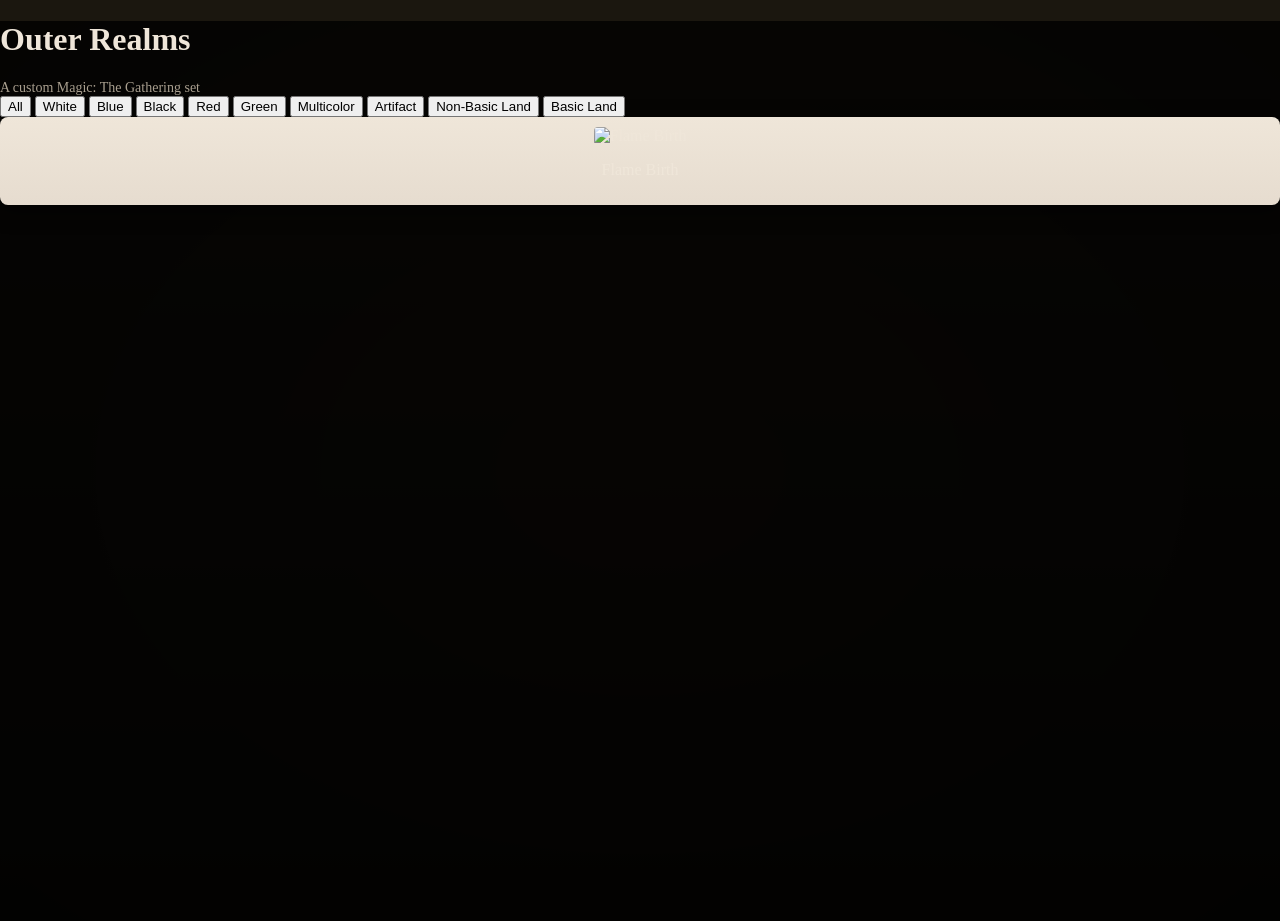
==== index.html @ c34e58ec "Update index.html" ====
<!DOCTYPE html>
<html lang="en">
<head>
  <meta charset="UTF-8">
  <meta name="viewport" content="width=device-width, initial-scale=1.0">
  <title>Outer Realms</title>
  <link rel="stylesheet" href="style.css">
</head>
<body>
  <header>
    <h1>Outer Realms</h1>
    <p class="subtitle">A custom Magic: The Gathering set</p>

    <nav>
      <button class="filter-button" data-filter="all">All</button>
      <button class="filter-button" data-filter="white">White</button>
      <button class="filter-button" data-filter="blue">Blue</button>
      <button class="filter-button" data-filter="black">Black</button>
      <button class="filter-button" data-filter="red">Red</button>
      <button class="filter-button" data-filter="green">Green</button>
      <button class="filter-button" data-filter="multicolor">Multicolor</button>
      <button class="filter-button" data-filter="artifact">Artifact</button>
      <button class="filter-button" data-filter="nonbasic-land">Non-Basic Land</button>
      <button class="filter-button" data-filter="basic-land">Basic Land</button>
    </nav>
  </header>

  <main>
    <div class="cards-grid">
      <!-- Example card (replace or duplicate as needed) -->
      <div class="card" data-color="red">
        <img src="cards/flame_birth.jpg" alt="Flame Birth">
        <p>Flame Birth</p>
      </div>

      <!-- Add more cards here, one per div -->
    </div>
  </main>

  <script>
    // Simple filter logic
    const buttons = document.querySelectorAll('.filter-button');
    const cards = document.querySelectorAll('.card');

    buttons.forEach(button => {
      button.addEventListener('click', () => {
        const filter = button.dataset.filter;
        cards.forEach(card => {
          if (filter === 'all' || card.dataset.color === filter) {
            card.style.display = 'block';
          } else {
            card.style.display = 'none';
          }
        });
      });
    });
  </script>
</body>
</html>
---- style.css ----
/* Outer Realms — medieval aesthetic (dark vellum) */
:root{
  --bg:#1b170f;
  --panel:#1f1b14;
  --ink:#efe6d9;
  --muted:#a99f8f;
  --accent:#b67b4b;
}

html,body{height:100%;margin:0;font-family: 'Cinzel', serif;background:var(--bg);color:var(--ink);}

body{
  background-image: radial-gradient(rgba(0,0,0,0.35), rgba(0,0,0,0.6)), linear-gradient(180deg, rgba(20,16,12,0.6), rgba(10,8,6,0.8));
  background-blend-mode: multiply;
  -webkit-font-smoothing:antialiased;
}

.site-header{ text-align:center;padding:36px 20px 8px 20px; }
.site-header h1{
  margin:0;font-family:'UnifrakturCook', serif;font-size:56px;letter-spacing:2px;color:var(--accent);text-shadow:0 2px 0 rgba(0,0,0,0.6);
}
.subtitle{margin:6px 0 0 0;color:var(--muted);font-size:14px;}

.filters{display:flex;flex-wrap:wrap;gap:8px;justify-content:center;padding:16px 12px;position:sticky;top:0;background:linear-gradient(180deg, rgba(27,23,15,0.6), rgba(27,23,15,0.95));backdrop-filter: blur(2px);z-index:5;border-bottom:1px solid rgba(255,255,255,0.02);}

.filters button{background:transparent;border:1px solid rgba(255,255,255,0.06);color:var(--ink);padding:8px 12px;border-radius:6px;cursor:pointer;font-family:inherit;}
.filters button.active{background:rgba(182,123,75,0.12);border-color:rgba(182,123,75,0.25);box-shadow:0 1px 0 rgba(0,0,0,0.6);}

.gallery{display:grid;grid-template-columns:repeat(auto-fit,minmax(260px,1fr));gap:18px;padding:24px;max-width:1300px;margin:0 auto;align-items:start;}

.card{background:linear-gradient(180deg, #efe6d9, #e6dccf);border-radius:8px;padding:10px;box-shadow: 0 6px 20px rgba(0,0,0,0.6);display:flex;flex-direction:column;align-items:center;}
.card img{max-width:100%;height:auto;border-radius:4px;display:block;}

/* card meta */
.card-title{margin-top:10px;font-size:14px;color:#2b231b;}

/* footer */
.site-footer{text-align:center;padding:24px;color:var(--muted);font-size:13px}

/* responsiveness */
@media (min-width:1100px){
  .gallery{grid-template-columns:repeat(4,1fr)}
}
@media (max-width:479px){
  .site-header h1{font-size:38px}
}
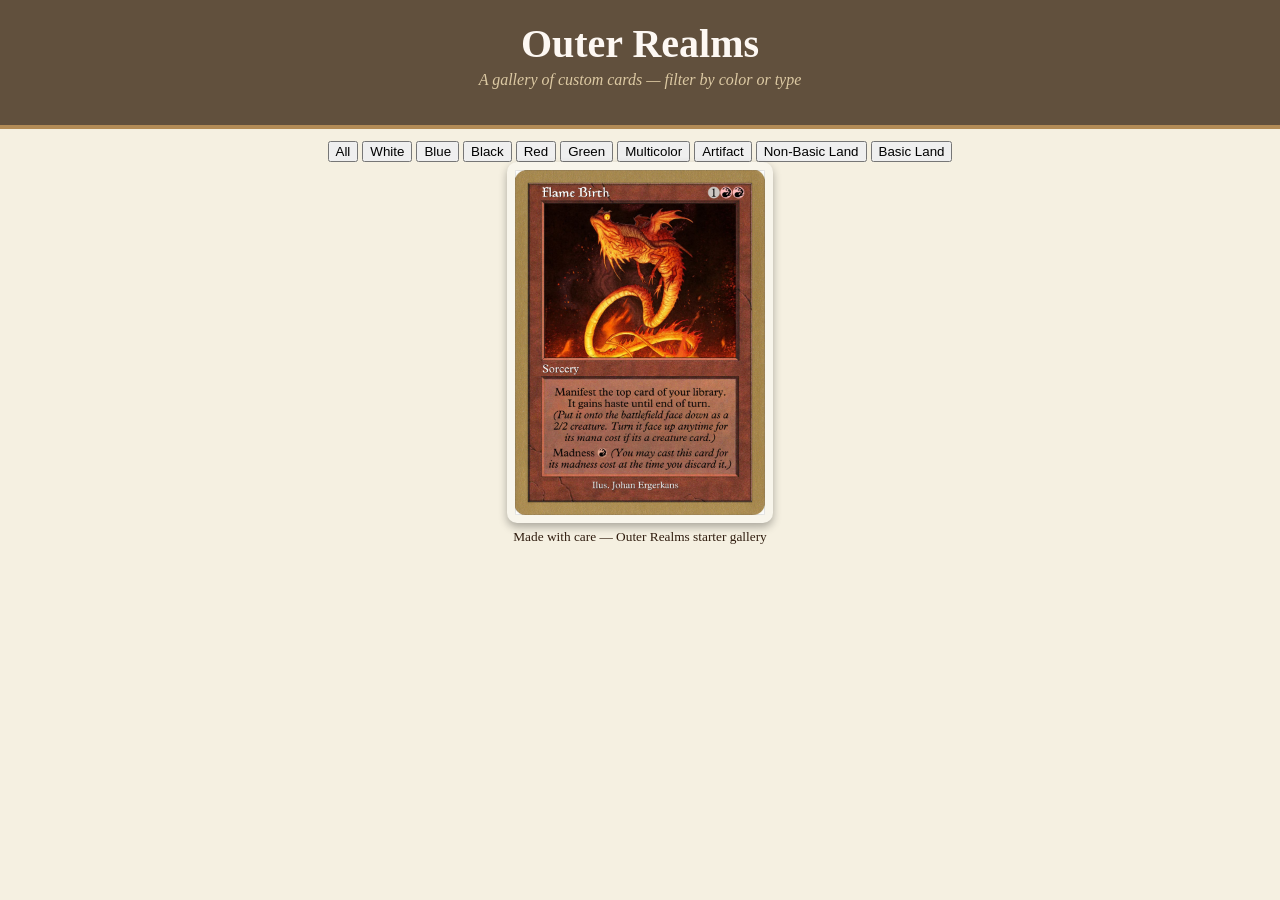
==== commit 5d30c2f0: "Update index.html" ====
--- a/index.html
+++ b/index.html
@@ -1,59 +1,40 @@
-<!DOCTYPE html>
+<!doctype html>
 <html lang="en">
 <head>
-  <meta charset="UTF-8">
-  <meta name="viewport" content="width=device-width, initial-scale=1.0">
-  <title>Outer Realms</title>
-  <link rel="stylesheet" href="style.css">
+  <meta charset="utf-8">
+  <meta name="viewport" content="width=device-width,initial-scale=1">
+  <title>Outer Realms — Gallery</title>
+  <link href="style.css" rel="stylesheet">
+  <!-- Using Google Fonts for a medieval vibe (requires internet when viewing) -->
+  <link href="https://fonts.googleapis.com/css2?family=UnifrakturCook:ital@0;1&family=Cinzel:wght@400;700&display=swap" rel="stylesheet">
 </head>
 <body>
-  <header>
+  <header class="site-header">
     <h1>Outer Realms</h1>
-    <p class="subtitle">A custom Magic: The Gathering set</p>
-
-    <nav>
-      <button class="filter-button" data-filter="all">All</button>
-      <button class="filter-button" data-filter="white">White</button>
-      <button class="filter-button" data-filter="blue">Blue</button>
-      <button class="filter-button" data-filter="black">Black</button>
-      <button class="filter-button" data-filter="red">Red</button>
-      <button class="filter-button" data-filter="green">Green</button>
-      <button class="filter-button" data-filter="multicolor">Multicolor</button>
-      <button class="filter-button" data-filter="artifact">Artifact</button>
-      <button class="filter-button" data-filter="nonbasic-land">Non-Basic Land</button>
-      <button class="filter-button" data-filter="basic-land">Basic Land</button>
-    </nav>
+    <p class="subtitle">A gallery of custom cards — filter by color or type</p>
   </header>
 
-  <main>
-    <div class="cards-grid">
-      <!-- Example card (replace or duplicate as needed) -->
-      <div class="card" data-color="red">
-        <img src="cards/flame_birth.jpg" alt="Flame Birth">
-        <p>Flame Birth</p>
-      </div>
+  <nav class="filters" aria-label="Filter cards">
+    <button data-filter="all" class="active">All</button>
+    <button data-filter="W">White</button>
+    <button data-filter="U">Blue</button>
+    <button data-filter="B">Black</button>
+    <button data-filter="R">Red</button>
+    <button data-filter="G">Green</button>
+    <button data-filter="M">Multicolor</button>
+    <button data-filter="A">Artifact</button>
+    <button data-filter="NB">Non-Basic Land</button>
+    <button data-filter="BL">Basic Land</button>
+  </nav>
 
-      <!-- Add more cards here, one per div -->
-    </div>
+  <main id="gallery" class="gallery" aria-live="polite">
+    <!-- Cards will be injected here by script.js using images.json -->
   </main>
 
-  <script>
-    // Simple filter logic
-    const buttons = document.querySelectorAll('.filter-button');
-    const cards = document.querySelectorAll('.card');
+  <footer class="site-footer">
+    <small>Made with care — Outer Realms starter gallery</small>
+  </footer>
 
-    buttons.forEach(button => {
-      button.addEventListener('click', () => {
-        const filter = button.dataset.filter;
-        cards.forEach(card => {
-          if (filter === 'all' || card.dataset.color === filter) {
-            card.style.display = 'block';
-          } else {
-            card.style.display = 'none';
-          }
-        });
-      });
-    });
-  </script>
+<script src="script.js"></script>
 </body>
 </html>
--- a/style.css
+++ b/style.css
@@ -1,47 +1,82 @@
-
-/* Outer Realms — medieval aesthetic (dark vellum) */
-:root{
-  --bg:#1b170f;
-  --panel:#1f1b14;
-  --ink:#efe6d9;
-  --muted:#a99f8f;
-  --accent:#b67b4b;
+body {
+  font-family: "Garamond", "Times New Roman", serif;
+  background-color: #f5f0e1;
+  background-image: url("parchment-texture.jpg");
+  background-size: cover;
+  color: #2e1b0d;
+  text-align: center;
+  margin: 0;
+  padding: 0;
 }
 
-html,body{height:100%;margin:0;font-family: 'Cinzel', serif;background:var(--bg);color:var(--ink);}
-
-body{
-  background-image: radial-gradient(rgba(0,0,0,0.35), rgba(0,0,0,0.6)), linear-gradient(180deg, rgba(20,16,12,0.6), rgba(10,8,6,0.8));
-  background-blend-mode: multiply;
-  -webkit-font-smoothing:antialiased;
+header {
+  background-color: rgba(60, 40, 20, 0.8);
+  color: #fdf8f3;
+  padding: 20px 0;
+  border-bottom: 4px solid #b28b56;
 }
 
-.site-header{ text-align:center;padding:36px 20px 8px 20px; }
-.site-header h1{
-  margin:0;font-family:'UnifrakturCook', serif;font-size:56px;letter-spacing:2px;color:var(--accent);text-shadow:0 2px 0 rgba(0,0,0,0.6);
+h1 {
+  font-size: 2.5em;
+  margin: 0;
 }
-.subtitle{margin:6px 0 0 0;color:var(--muted);font-size:14px;}
 
-.filters{display:flex;flex-wrap:wrap;gap:8px;justify-content:center;padding:16px 12px;position:sticky;top:0;background:linear-gradient(180deg, rgba(27,23,15,0.6), rgba(27,23,15,0.95));backdrop-filter: blur(2px);z-index:5;border-bottom:1px solid rgba(255,255,255,0.02);}
+.subtitle {
+  font-style: italic;
+  color: #dcc9a3;
+  margin-top: 4px;
+}
 
-.filters button{background:transparent;border:1px solid rgba(255,255,255,0.06);color:var(--ink);padding:8px 12px;border-radius:6px;cursor:pointer;font-family:inherit;}
-.filters button.active{background:rgba(182,123,75,0.12);border-color:rgba(182,123,75,0.25);box-shadow:0 1px 0 rgba(0,0,0,0.6);}
+nav {
+  margin-top: 12px;
+}
 
-.gallery{display:grid;grid-template-columns:repeat(auto-fit,minmax(260px,1fr));gap:18px;padding:24px;max-width:1300px;margin:0 auto;align-items:start;}
+.filter-button {
+  background-color: #b28b56;
+  border: none;
+  color: #fff;
+  padding: 6px 12px;
+  margin: 4px;
+  font-family: inherit;
+  font-size: 0.95em;
+  border-radius: 6px;
+  cursor: pointer;
+  transition: background-color 0.2s ease;
+}
 
-.card{background:linear-gradient(180deg, #efe6d9, #e6dccf);border-radius:8px;padding:10px;box-shadow: 0 6px 20px rgba(0,0,0,0.6);display:flex;flex-direction:column;align-items:center;}
-.card img{max-width:100%;height:auto;border-radius:4px;display:block;}
+.filter-button:hover {
+  background-color: #8e6c3d;
+}
 
-/* card meta */
-.card-title{margin-top:10px;font-size:14px;color:#2b231b;}
+.cards-grid {
+  display: flex;
+  flex-wrap: wrap;
+  justify-content: center;
+  gap: 16px;
+  padding: 20px;
+}
 
-/* footer */
-.site-footer{text-align:center;padding:24px;color:var(--muted);font-size:13px}
+.card {
+  background-color: #f8f5eb;
+  padding: 8px;
+  border-radius: 10px;
+  box-shadow: 0 4px 8px rgba(0,0,0,0.3);
+  max-width: 250px;
+  transition: transform 0.2s ease;
+}
 
-/* responsiveness */
-@media (min-width:1100px){
-  .gallery{grid-template-columns:repeat(4,1fr)}
+.card img {
+  width: 100%;
+  height: auto;
+  border-radius: 8px;
 }
-@media (max-width:479px){
-  .site-header h1{font-size:38px}
+
+.card:hover {
+  transform: scale(1.05);
 }
+
+.card p {
+  margin-top: 8px;
+  font-weight: bold;
+  font-size: 1em;
+}
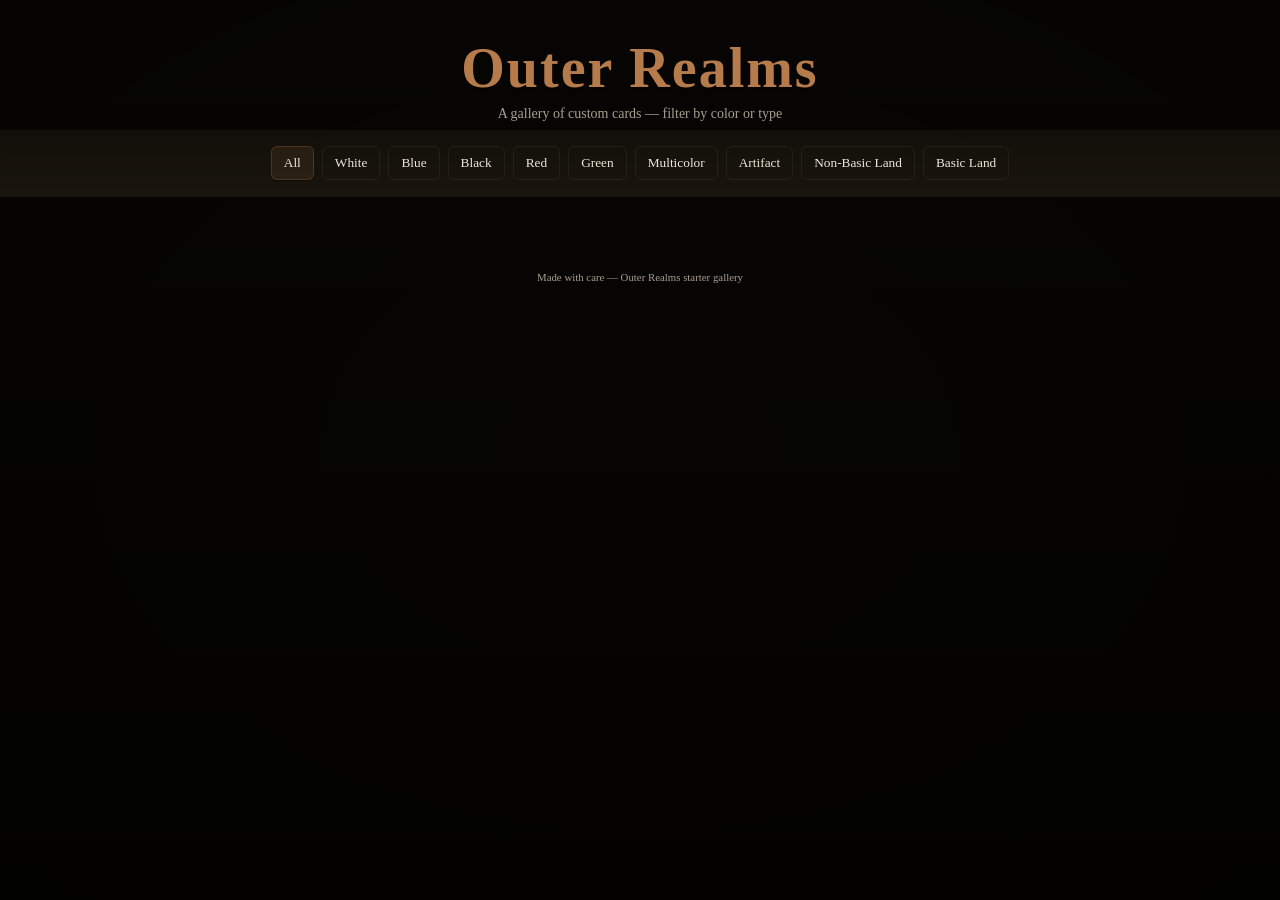
==== commit 1356a408: "Update index.html" ====
--- a/index.html
+++ b/index.html
@@ -27,6 +27,8 @@
     <button data-filter="BL">Basic Land</button>
   </nav>
 
+  <div id="gallery"></div>
+  
   <main id="gallery" class="gallery" aria-live="polite">
     <!-- Cards will be injected here by script.js using images.json -->
   </main>
--- a/style.css
+++ b/style.css
@@ -1,82 +1,97 @@
-body {
-  font-family: "Garamond", "Times New Roman", serif;
-  background-color: #f5f0e1;
-  background-image: url("parchment-texture.jpg");
-  background-size: cover;
-  color: #2e1b0d;
-  text-align: center;
-  margin: 0;
-  padding: 0;
+/* Outer Realms — medieval aesthetic (dark vellum) */
+:root{
+  --bg:#1b170f;
+  --panel:#1f1b14;
+  --ink:#efe6d9;
+  --muted:#a99f8f;
+  --accent:#b67b4b;
 }
 
-header {
-  background-color: rgba(60, 40, 20, 0.8);
-  color: #fdf8f3;
-  padding: 20px 0;
-  border-bottom: 4px solid #b28b56;
+html,body{height:100%;margin:0;font-family: 'Cinzel', serif;background:var(--bg);color:var(--ink);}
+
+body{
+  background-image: radial-gradient(rgba(0,0,0,0.35), rgba(0,0,0,0.6)), linear-gradient(180deg, rgba(20,16,12,0.6), rgba(10,8,6,0.8));
+  background-blend-mode: multiply;
+  -webkit-font-smoothing:antialiased;
 }
 
-h1 {
-  font-size: 2.5em;
-  margin: 0;
+.site-header{ text-align:center;padding:36px 20px 8px 20px; }
+.site-header h1{
+  margin:0;font-family:'UnifrakturCook', serif;font-size:56px;letter-spacing:2px;color:var(--accent);text-shadow:0 2px 0 rgba(0,0,0,0.6);
+}
+.subtitle{margin:6px 0 0 0;color:var(--muted);font-size:14px;}
+
+.filters{display:flex;flex-wrap:wrap;gap:8px;justify-content:center;padding:16px 12px;position:sticky;top:0;background:linear-gradient(180deg, rgba(27,23,15,0.6), rgba(27,23,15,0.95));backdrop-filter: blur(2px);z-index:5;border-bottom:1px solid rgba(255,255,255,0.02);}
+
+.filters button{background:transparent;border:1px solid rgba(255,255,255,0.06);color:var(--ink);padding:8px 12px;border-radius:6px;cursor:pointer;font-family:inherit;}
+.filters button.active{background:rgba(182,123,75,0.12);border-color:rgba(182,123,75,0.25);box-shadow:0 1px 0 rgba(0,0,0,0.6);}
+
+.gallery{display:grid;grid-template-columns:repeat(auto-fit,minmax(260px,1fr));gap:18px;padding:24px;max-width:1300px;margin:0 auto;align-items:start;}
+
+.card{background:linear-gradient(180deg, #efe6d9, #e6dccf);border-radius:8px;padding:10px;box-shadow: 0 6px 20px rgba(0,0,0,0.6);display:flex;flex-direction:column;align-items:center;}
+.card img{max-width:180;height:auto;border-radius:4px;display:block;}
+
+/* === Default (Desktop) === */
+.cards-grid {
+  display: grid;
+  grid-template-columns: repeat(auto-fit, minmax(250px, 1fr)); /* Adjust width */
+  gap: 1rem;
+  max-width: 1200px; /* Keeps it from stretching too far */
+  margin: 0 auto;
 }
 
-.subtitle {
-  font-style: italic;
-  color: #dcc9a3;
-  margin-top: 4px;
+/* Remove white border */
+.card {
+  border: none; /* or border: 0; */
 }
 
-nav {
-  margin-top: 12px;
+/* card meta */
+.card-title{margin-top:10px;font-size:14px;color:#2b231b;}
+
+/* footer */
+.site-footer{text-align:center;padding:24px;color:var(--muted);font-size:13px}
+
+/* 📱 Mobile adjustments */
+@media (max-width: 768px) {
+  header {
+    padding: 12px;
+  }
+
+  h1 {
+    font-size: 1.8em;
+  }
+
+  .subtitle {
+    font-size: 0.9em;
+  }
+
+  nav {
+    display: flex;
+    flex-wrap: wrap;
+    justify-content: center;
+    gap: 6px;
+    margin-top: 8px;
+  }
+
+  .filter-button {
+    font-size: 0.85em;
+    padding: 5px 8px;
+    margin: 2px;
+  }
+
+.cards-grid {
+  display: grid;
+  grid-template-columns: repeat(auto-fit, minmax(180px, 1fr));
+  gap: 14px;
+  padding: 16px;
+  justify-items: center;
 }
 
-.filter-button {
-  background-color: #b28b56;
-  border: none;
-  color: #fff;
-  padding: 6px 12px;
-  margin: 4px;
-  font-family: inherit;
-  font-size: 0.95em;
-  border-radius: 6px;
-  cursor: pointer;
-  transition: background-color 0.2s ease;
+  .card {
+    max-width: 160px;
+  }
+
+  .card p {
+    font-size: 0.85em;
+  }
 }
-
-.filter-button:hover {
-  background-color: #8e6c3d;
-}
-
-.cards-grid {
-  display: flex;
-  flex-wrap: wrap;
-  justify-content: center;
-  gap: 16px;
-  padding: 20px;
-}
-
-.card {
-  background-color: #f8f5eb;
-  padding: 8px;
-  border-radius: 10px;
-  box-shadow: 0 4px 8px rgba(0,0,0,0.3);
-  max-width: 250px;
-  transition: transform 0.2s ease;
-}
-
-.card img {
-  width: 100%;
-  height: auto;
-  border-radius: 8px;
-}
-
-.card:hover {
-  transform: scale(1.05);
-}
-
-.card p {
-  margin-top: 8px;
-  font-weight: bold;
-  font-size: 1em;
-}
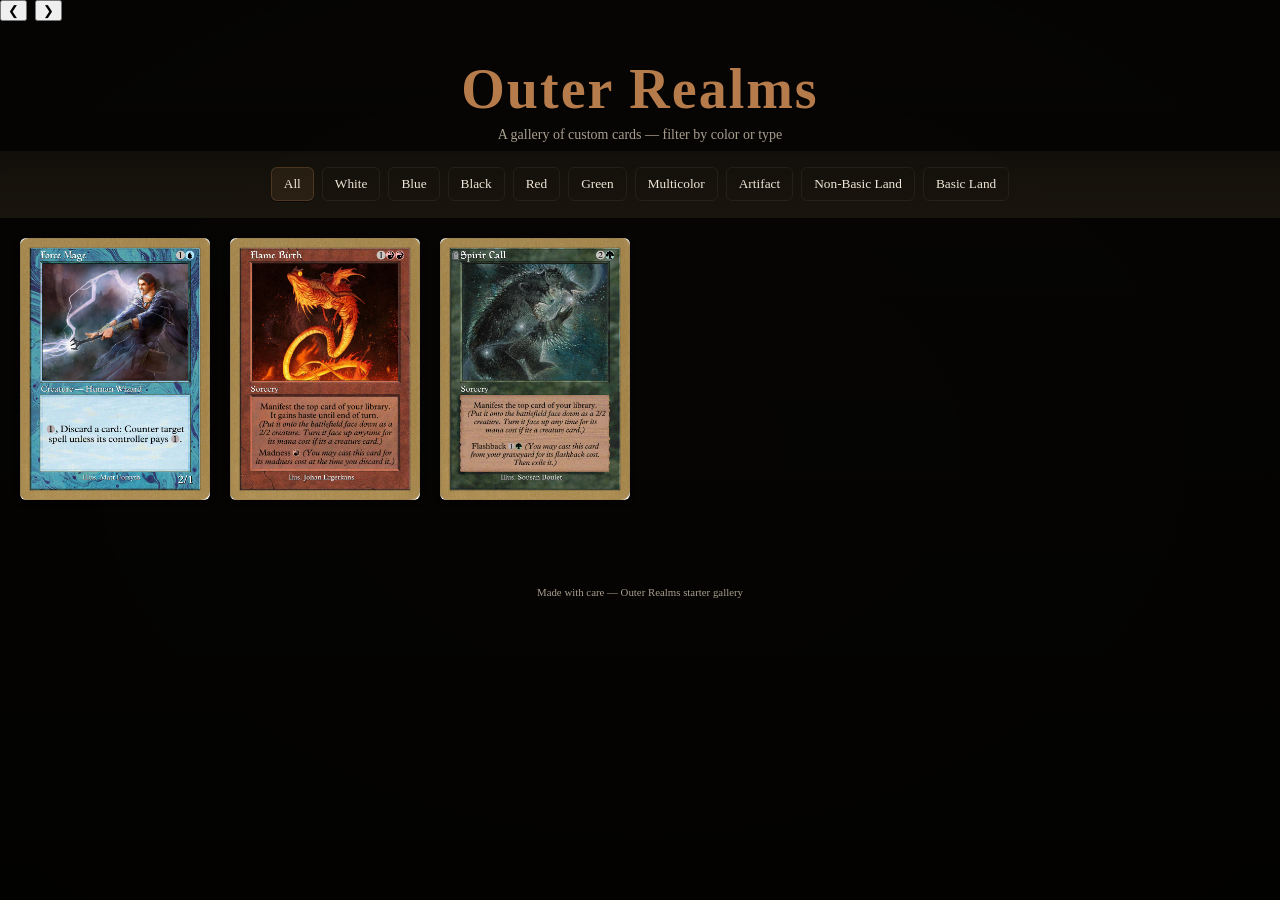
==== commit 9914d8a5: "Update index.html" ====
--- a/index.html
+++ b/index.html
@@ -9,6 +9,13 @@
   <link href="https://fonts.googleapis.com/css2?family=UnifrakturCook:ital@0;1&family=Cinzel:wght@400;700&display=swap" rel="stylesheet">
 </head>
 <body>
+  <!-- Lightbox modal -->
+<div id="lightbox" class="lightbox">
+  <button id="prev" class="nav-arrow left">❮</button>
+  <img id="lightbox-img" src="" alt="">
+  <button id="next" class="nav-arrow right">❯</button>
+</div>
+
   <header class="site-header">
     <h1>Outer Realms</h1>
     <p class="subtitle">A gallery of custom cards — filter by color or type</p>
--- a/style.css
+++ b/style.css
@@ -28,22 +28,45 @@
 
 .gallery{display:grid;grid-template-columns:repeat(auto-fit,minmax(260px,1fr));gap:18px;padding:24px;max-width:1300px;margin:0 auto;align-items:start;}
 
-.card{background:linear-gradient(180deg, #efe6d9, #e6dccf);border-radius:8px;padding:10px;box-shadow: 0 6px 20px rgba(0,0,0,0.6);display:flex;flex-direction:column;align-items:center;}
-.card img{max-width:180;height:auto;border-radius:4px;display:block;}
+/* .card{background:linear-gradient(180deg, #efe6d9, #e6dccf);border-radius:8px;padding:10px;box-shadow: 0 6px 20px rgba(0,0,0,0.6);display:flex;flex-direction:column;align-items:center;}
+.card img{max-width:180;height:auto;border-radius:4px;display:block;} /*
 
-/* === Default (Desktop) === */
-.cards-grid {
+/* 🎴 Card grid layout */
+#gallery {
   display: grid;
-  grid-template-columns: repeat(auto-fit, minmax(250px, 1fr)); /* Adjust width */
-  gap: 1rem;
-  max-width: 1200px; /* Keeps it from stretching too far */
-  margin: 0 auto;
+  grid-template-columns: repeat(auto-fill, minmax(200px, 1fr));
+  gap: 16px;
+  justify-items: center;
+  padding: 20px;
 }
 
-/* Remove white border */
+/* 🃏 Card images */
 .card {
-  border: none; /* or border: 0; */
+  width: 100%;
+  max-width: 220px;
+  height: auto;
+  transition: transform 0.25s ease, box-shadow 0.25s ease;
+  border: none;
+  box-shadow: 0 2px 6px rgba(0,0,0,0.25);
+  border-radius: 6px;
+  cursor: pointer;
 }
+
+/* ✨ Hover effect */
+.card:hover {
+  transform: scale(1.25);
+  z-index: 2;
+  box-shadow: 0 8px 18px rgba(0,0,0,0.4);
+}
+
+/* 🖥️ Desktop refinement */
+@media (min-width: 1024px) {
+  #gallery {
+    grid-template-columns: repeat(auto-fill, minmax(180px, 1fr));
+    gap: 20px;
+  }
+}
+
 
 /* card meta */
 .card-title{margin-top:10px;font-size:14px;color:#2b231b;}
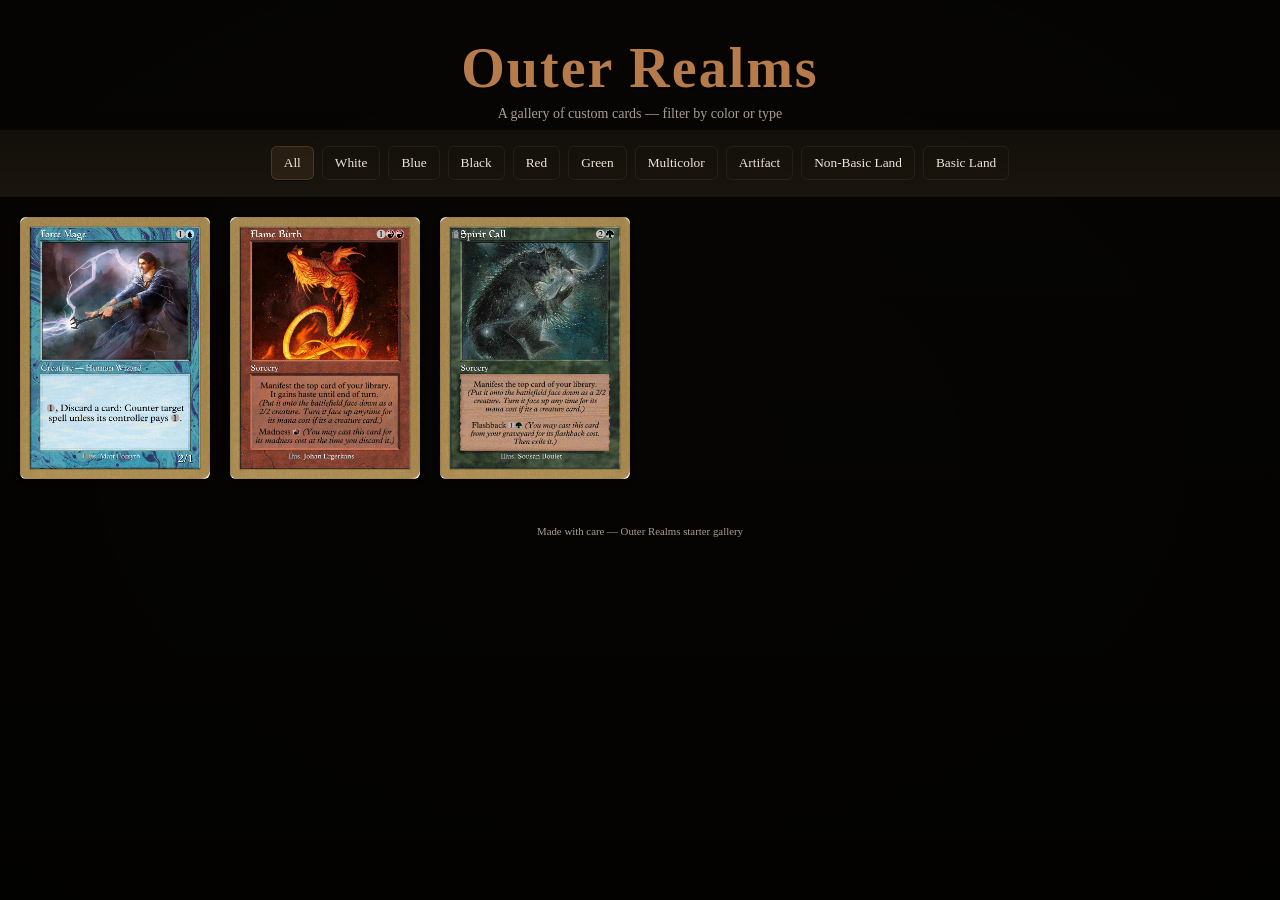
==== commit 8a6eb807: "Update index.html" ====
--- a/index.html
+++ b/index.html
@@ -8,14 +8,8 @@
   <!-- Using Google Fonts for a medieval vibe (requires internet when viewing) -->
   <link href="https://fonts.googleapis.com/css2?family=UnifrakturCook:ital@0;1&family=Cinzel:wght@400;700&display=swap" rel="stylesheet">
 </head>
+  
 <body>
-  <!-- Lightbox modal -->
-<div id="lightbox" class="lightbox">
-  <button id="prev" class="nav-arrow left">❮</button>
-  <img id="lightbox-img" src="" alt="">
-  <button id="next" class="nav-arrow right">❯</button>
-</div>
-
   <header class="site-header">
     <h1>Outer Realms</h1>
     <p class="subtitle">A gallery of custom cards — filter by color or type</p>
@@ -33,8 +27,6 @@
     <button data-filter="NB">Non-Basic Land</button>
     <button data-filter="BL">Basic Land</button>
   </nav>
-
-  <div id="gallery"></div>
   
   <main id="gallery" class="gallery" aria-live="polite">
     <!-- Cards will be injected here by script.js using images.json -->
@@ -44,6 +36,13 @@
     <small>Made with care — Outer Realms starter gallery</small>
   </footer>
 
+      <!-- Lightbox modal -->
+<div id="lightbox" class="lightbox">
+  <button id="prev" class="nav-arrow left">❮</button>
+  <img id="lightbox-img" src="" alt="">
+  <button id="next" class="nav-arrow right">❯</button>
+</div>
+
 <script src="script.js"></script>
 </body>
 </html>
--- a/style.css
+++ b/style.css
@@ -118,3 +118,49 @@
     font-size: 0.85em;
   }
 }
+/* Lightbox overlay */
+.lightbox {
+  display: none;
+  position: fixed;
+  z-index: 999;
+  top: 0; left: 0;
+  width: 100%; height: 100%;
+  background: rgba(0, 0, 0, 0.92);
+  justify-content: center;
+  align-items: center;
+  cursor: zoom-out;
+  overflow: hidden;
+}
+
+/* Enlarged image */
+.lightbox img {
+  max-width: 90%;
+  max-height: 90%;
+  border-radius: 12px;
+  box-shadow: 0 0 40px rgba(255,255,255,0.3);
+  transition: transform 0.2s ease;
+}
+
+/* Navigation arrows */
+.nav-arrow {
+  position: absolute;
+  top: 50%;
+  transform: translateY(-50%);
+  background: rgba(0,0,0,0.5);
+  border: 1px solid rgba(255,255,255,0.25);
+  color: white;
+  font-size: 32px;
+  padding: 12px 18px;
+  border-radius: 50%;
+  cursor: pointer;
+  user-select: none;
+  transition: background 0.2s, transform 0.2s;
+}
+
+.nav-arrow:hover {
+  background: rgba(255,255,255,0.15);
+  transform: translateY(-50%) scale(1.1);
+}
+
+.nav-arrow.left { left: 5%; }
+.nav-arrow.right { right: 5%; }
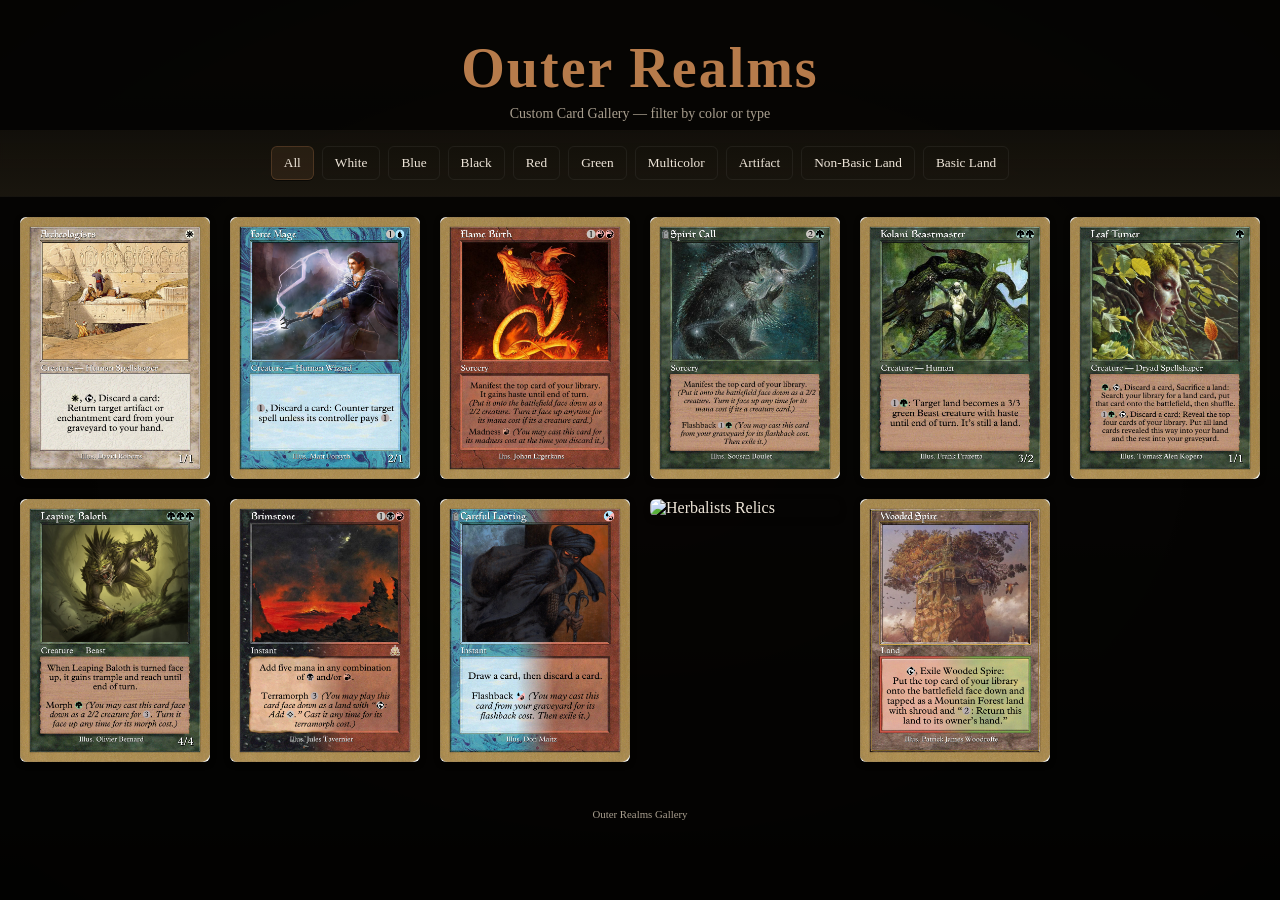
==== commit fd9b8835: "Update index.html" ====
--- a/index.html
+++ b/index.html
@@ -12,7 +12,7 @@
 <body>
   <header class="site-header">
     <h1>Outer Realms</h1>
-    <p class="subtitle">A gallery of custom cards — filter by color or type</p>
+    <p class="subtitle">Custom Card Gallery — filter by color or type</p>
   </header>
 
   <nav class="filters" aria-label="Filter cards">
@@ -33,7 +33,7 @@
   </main>
 
   <footer class="site-footer">
-    <small>Made with care — Outer Realms starter gallery</small>
+    <small> Outer Realms Gallery </small>
   </footer>
 
       <!-- Lightbox modal -->
--- a/style.css
+++ b/style.css
@@ -102,43 +102,81 @@
     margin: 2px;
   }
 
-.cards-grid {
-  display: grid;
-  grid-template-columns: repeat(auto-fit, minmax(180px, 1fr));
-  gap: 14px;
-  padding: 16px;
-  justify-items: center;
-}
+  /* ✅ Make cards appear in 2–3 columns on mobile */
+  #gallery {
+    display: grid;
+    grid-template-columns: repeat(auto-fill, minmax(140px, 1fr));
+    gap: 12px;
+    padding: 12px;
+    justify-items: center;
+  }
 
   .card {
-    max-width: 160px;
+    max-width: 100%;
+    transition: transform 0.2s ease;
+  }
+
+  .card:hover {
+    transform: scale(1.05);
   }
 
   .card p {
     font-size: 0.85em;
   }
 }
-/* Lightbox overlay */
-.lightbox {
+
+/* ===== LIGHTBOX WITH ANIMATIONS ===== */
+
+#lightbox {
   display: none;
+  align-items: center;
+  justify-content: center;
   position: fixed;
-  z-index: 999;
-  top: 0; left: 0;
-  width: 100%; height: 100%;
-  background: rgba(0, 0, 0, 0.92);
-  justify-content: center;
-  align-items: center;
-  cursor: zoom-out;
+  inset: 0;
+  background: rgba(0, 0, 0, 0.9);
+  z-index: 9999;
+  opacity: 0;
+  transition: opacity 0.35s ease;
   overflow: hidden;
 }
 
-/* Enlarged image */
-.lightbox img {
+/* When visible, fade in */
+#lightbox.show {
+  display: flex;
+  opacity: 1;
+}
+
+/* Image style and animation */
+#lightbox-img {
   max-width: 90%;
   max-height: 90%;
-  border-radius: 12px;
-  box-shadow: 0 0 40px rgba(255,255,255,0.3);
-  transition: transform 0.2s ease;
+  border-radius: 10px;
+  box-shadow: 0 0 20px rgba(255, 255, 255, 0.2);
+  transform: scale(0.98);
+  transition: transform 0.3s ease;
+}
+
+/* Slight zoom when fully open */
+#lightbox.show #lightbox-img {
+  transform: scale(1);
+}
+
+/* Slide effect between images */
+.slide-left {
+  animation: slideLeft 0.3s ease;
+}
+.slide-right {
+  animation: slideRight 0.3s ease;
+}
+
+@keyframes slideLeft {
+  from { transform: translateX(50%); opacity: 0; }
+  to { transform: translateX(0); opacity: 1; }
+}
+
+@keyframes slideRight {
+  from { transform: translateX(-50%); opacity: 0; }
+  to { transform: translateX(0); opacity: 1; }
 }
 
 /* Navigation arrows */
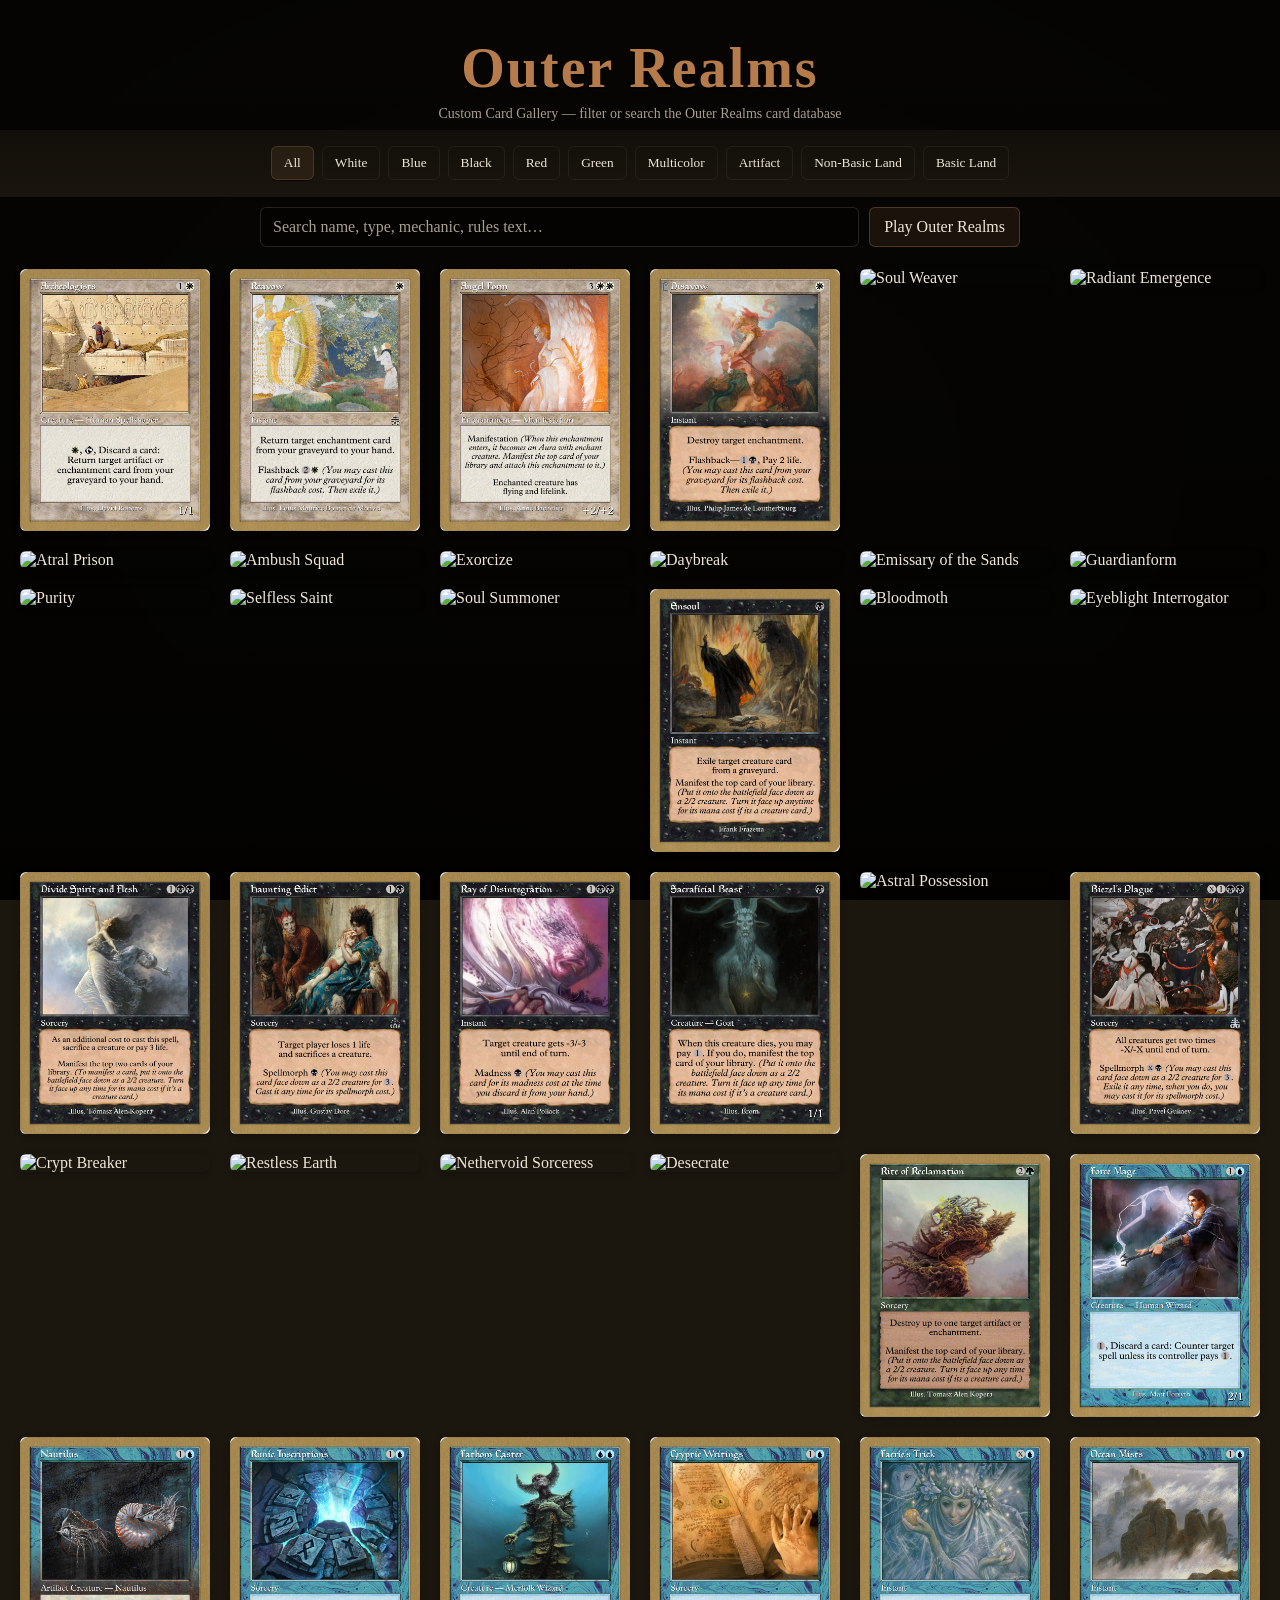
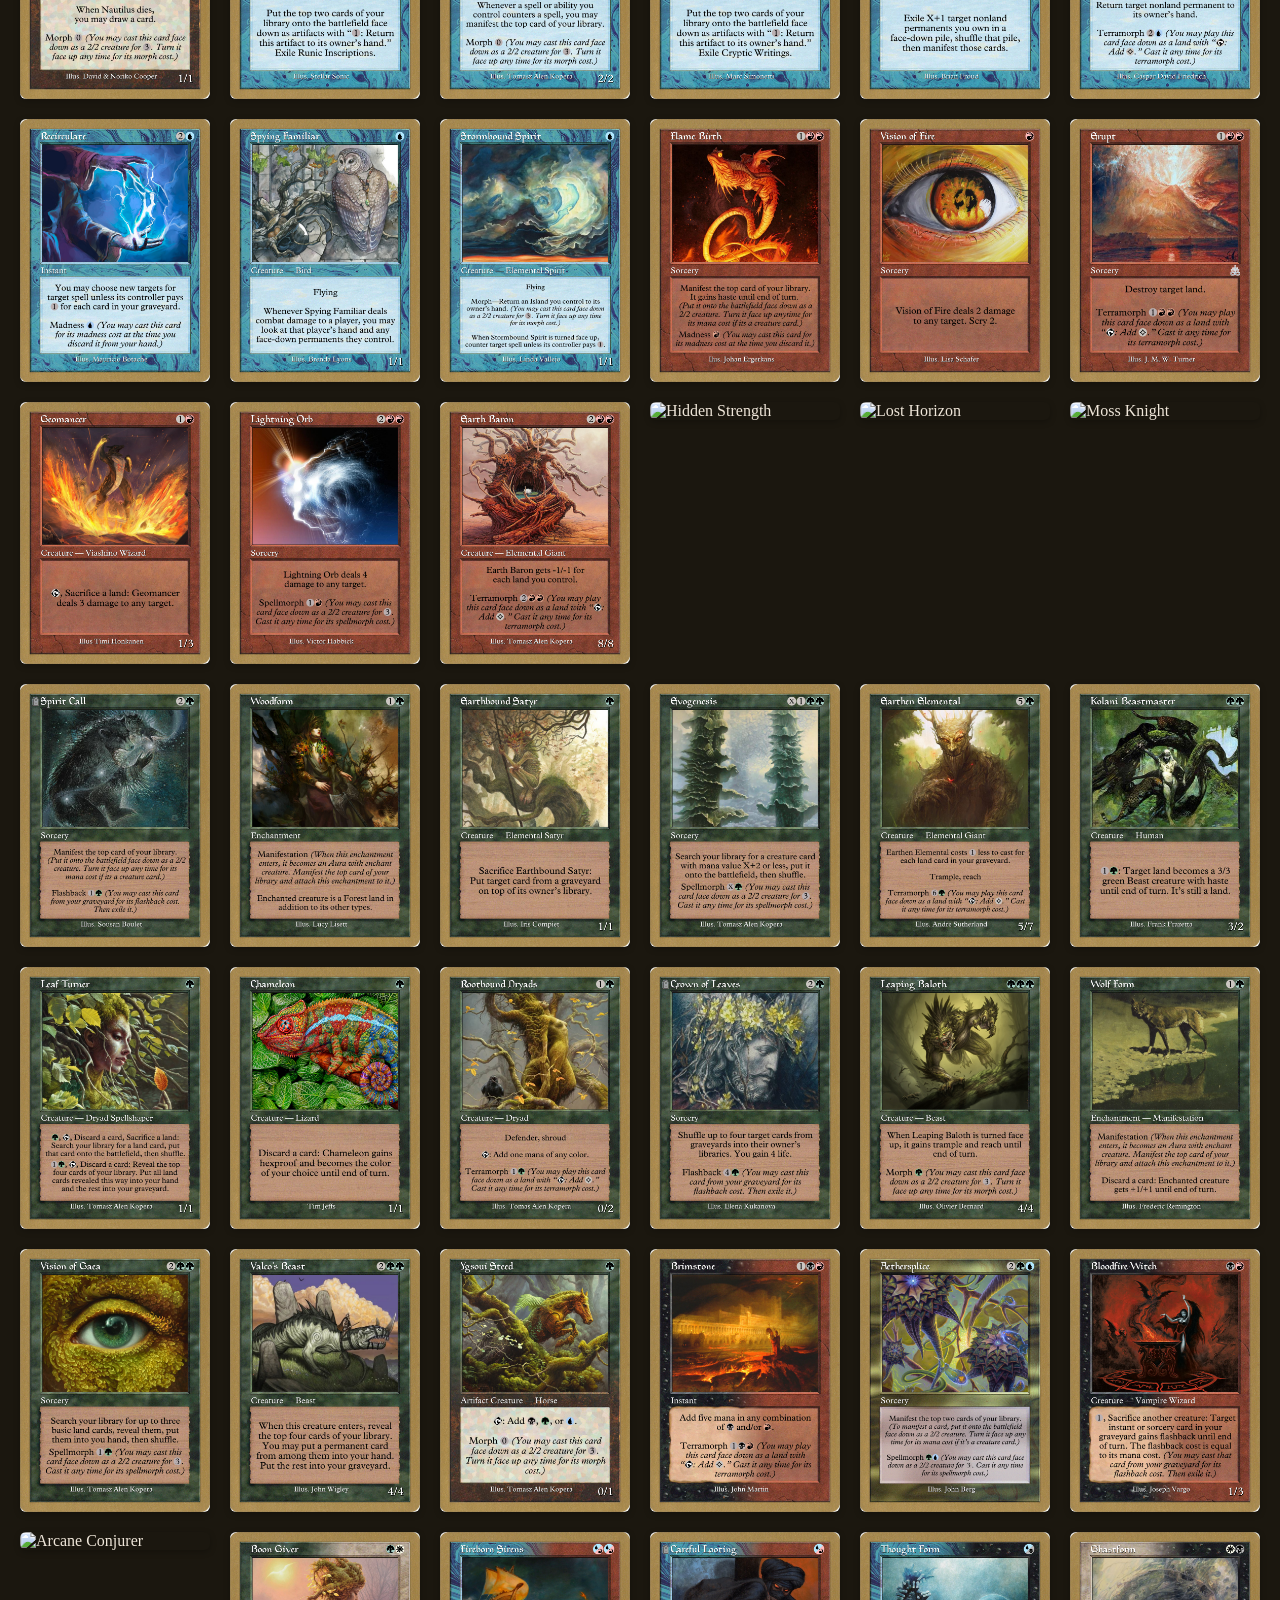
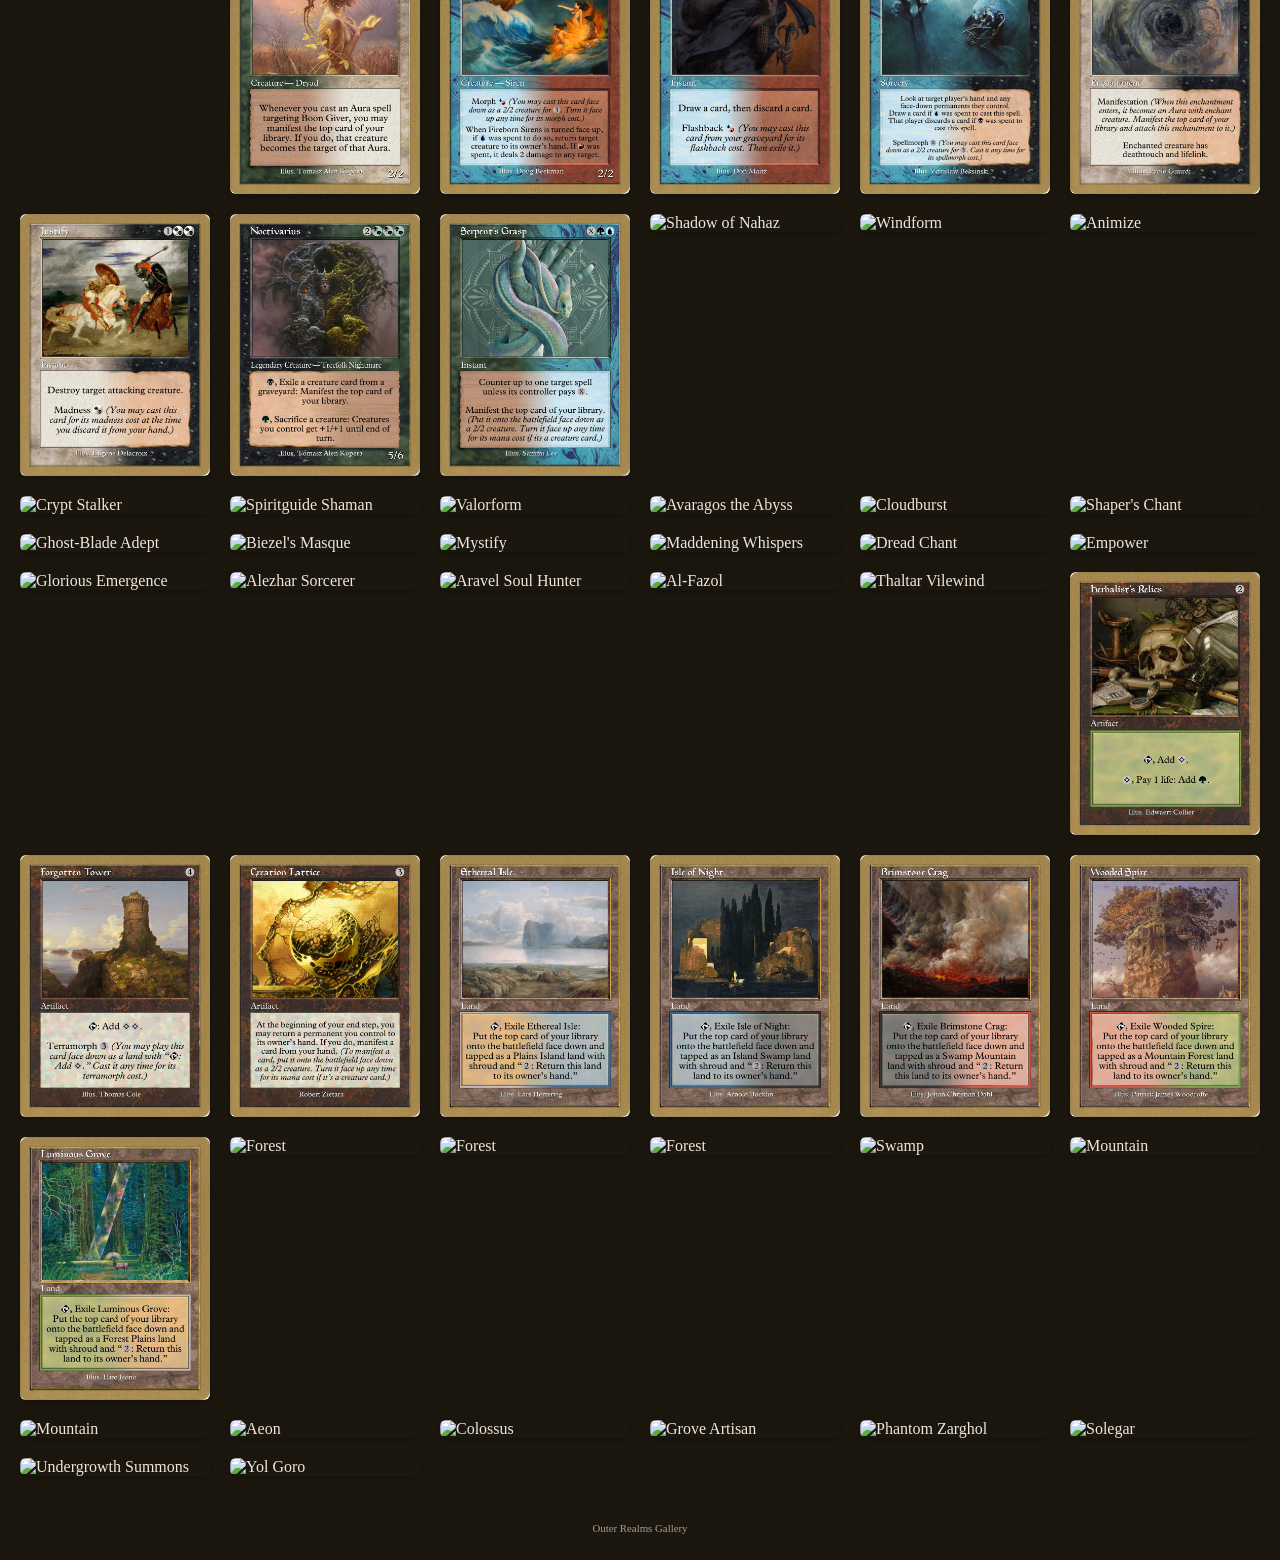
==== commit 5b8f4bfe: "Add files via upload" ====
--- a/index.html
+++ b/index.html
@@ -12,7 +12,7 @@
 <body>
   <header class="site-header">
     <h1>Outer Realms</h1>
-    <p class="subtitle">Custom Card Gallery — filter by color or type</p>
+    <p class="subtitle">Custom Card Gallery — filter or search the Outer Realms card database</p>
   </header>
 
   <nav class="filters" aria-label="Filter cards">
@@ -27,9 +27,14 @@
     <button data-filter="NB">Non-Basic Land</button>
     <button data-filter="BL">Basic Land</button>
   </nav>
+
+  <div class="gallery-tools">
+    <input id="card-search" type="search" placeholder="Search name, type, mechanic, rules text…" aria-label="Search cards">
+    <a class="play-link" href="play.html">Play Outer Realms</a>
+  </div>
   
   <main id="gallery" class="gallery" aria-live="polite">
-    <!-- Cards will be injected here by script.js using images.json -->
+    <!-- Cards are injected from the shared cards.js database. -->
   </main>
 
   <footer class="site-footer">
@@ -43,6 +48,7 @@
   <button id="next" class="nav-arrow right">❯</button>
 </div>
 
+<script src="cards.js"></script>
 <script src="script.js"></script>
 </body>
 </html>
--- a/style.css
+++ b/style.css
@@ -179,12 +179,12 @@
   to { transform: translateX(0); opacity: 1; }
 }
 
-/* Navigation arrows */
+/* ===== Improved Lightbox Arrows for Mobile/Desktop ===== */
 .nav-arrow {
-  position: absolute;
+  position: fixed; /* changed from absolute */
   top: 50%;
   transform: translateY(-50%);
-  background: rgba(0,0,0,0.5);
+  background: rgba(0,0,0,0.55);
   border: 1px solid rgba(255,255,255,0.25);
   color: white;
   font-size: 32px;
@@ -193,6 +193,8 @@
   cursor: pointer;
   user-select: none;
   transition: background 0.2s, transform 0.2s;
+  z-index: 10001; /* keeps it above the image */
+  pointer-events: auto;
 }
 
 .nav-arrow:hover {
@@ -200,5 +202,48 @@
   transform: translateY(-50%) scale(1.1);
 }
 
-.nav-arrow.left { left: 5%; }
-.nav-arrow.right { right: 5%; }
+.nav-arrow.left { left: 20px; }
+.nav-arrow.right { right: 20px; }
+
+@media (max-width: 768px) {
+  .nav-arrow {
+    font-size: 24px;
+    padding: 10px 14px;
+    background: rgba(0, 0, 0, 0.6);
+  }
+}
+
+/* ===== Shared database search / play entry ===== */
+.gallery-tools {
+  display: flex;
+  gap: 10px;
+  justify-content: center;
+  align-items: center;
+  padding: 10px 16px 2px;
+  max-width: 760px;
+  margin: 0 auto;
+}
+#card-search {
+  flex: 1;
+  min-width: 0;
+  background: rgba(0,0,0,.25);
+  color: var(--ink);
+  border: 1px solid rgba(255,255,255,.12);
+  border-radius: 6px;
+  padding: 10px 12px;
+  font: inherit;
+}
+#card-search::placeholder { color: var(--muted); }
+.play-link {
+  color: var(--ink);
+  text-decoration: none;
+  border: 1px solid rgba(182,123,75,.35);
+  background: rgba(182,123,75,.12);
+  border-radius: 6px;
+  padding: 10px 14px;
+  white-space: nowrap;
+}
+@media (max-width: 560px) {
+  .gallery-tools { flex-direction: column; align-items: stretch; }
+  .play-link { text-align: center; }
+}
